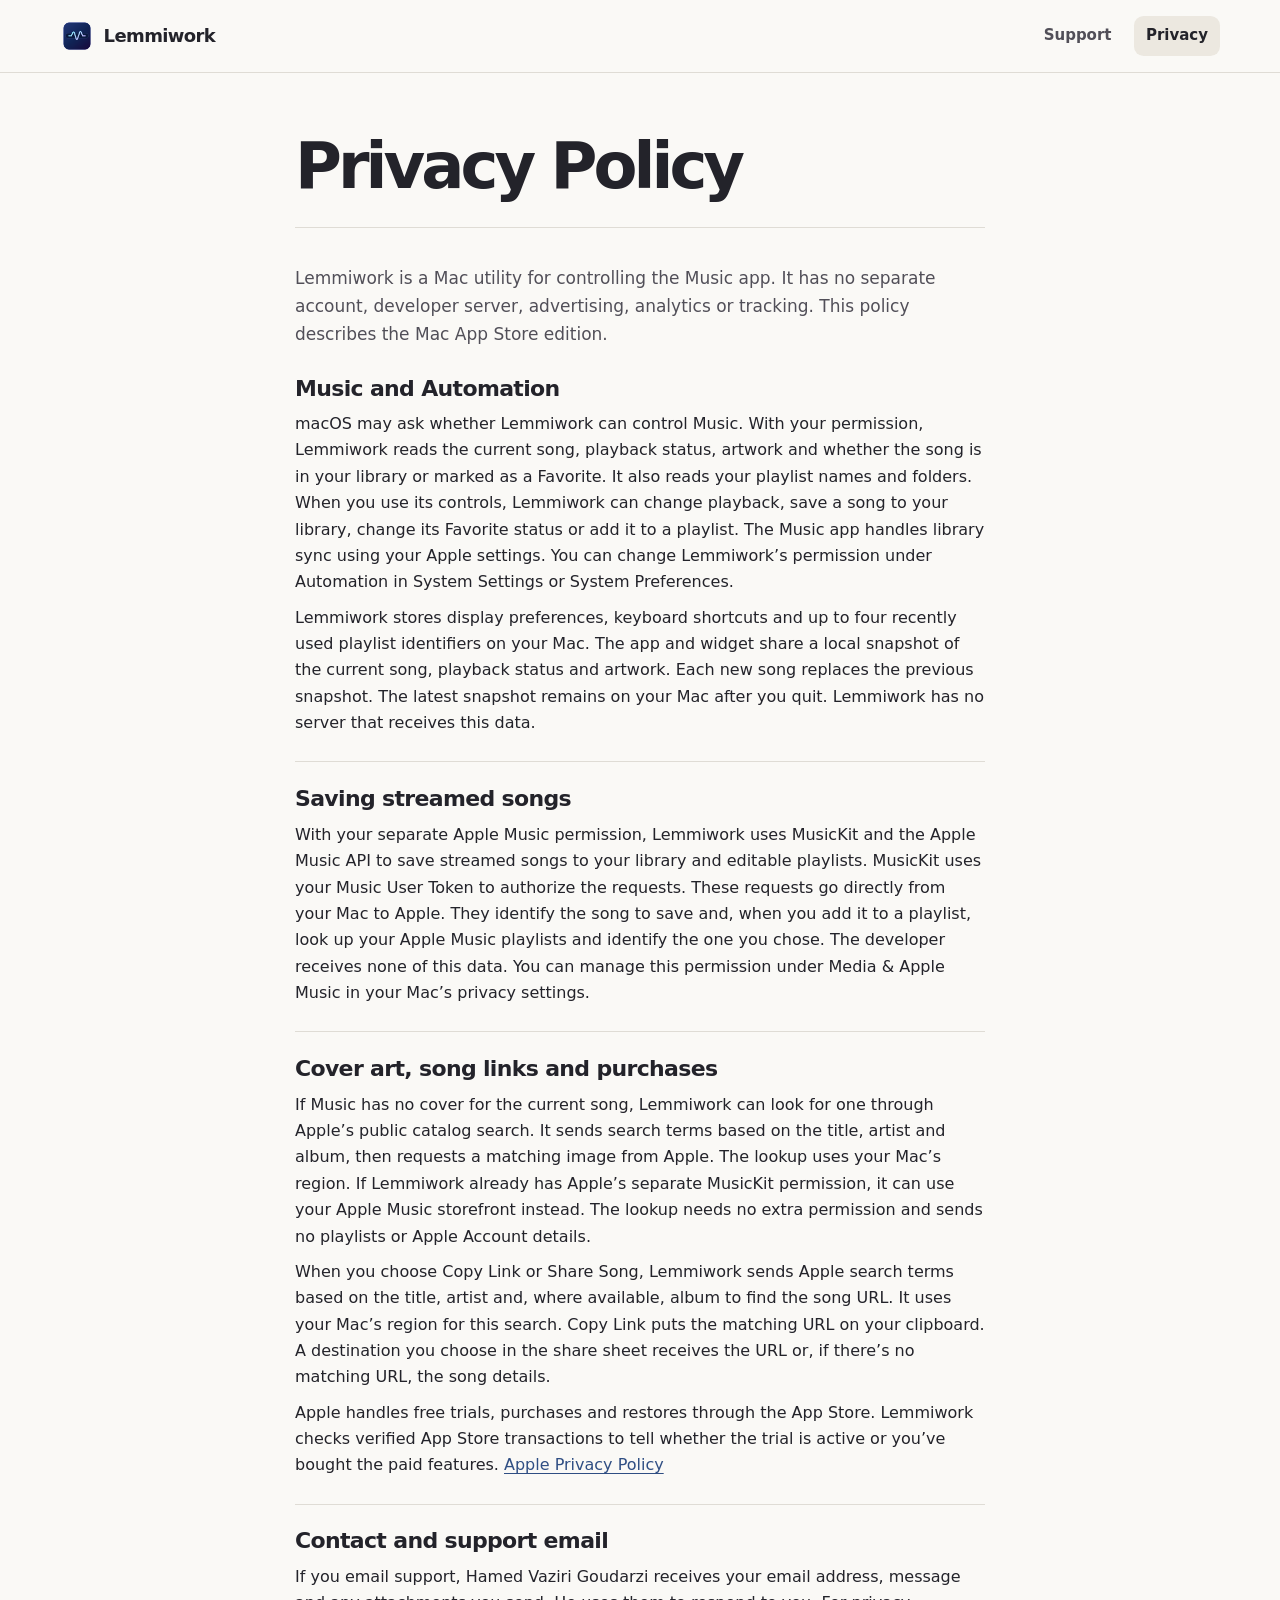
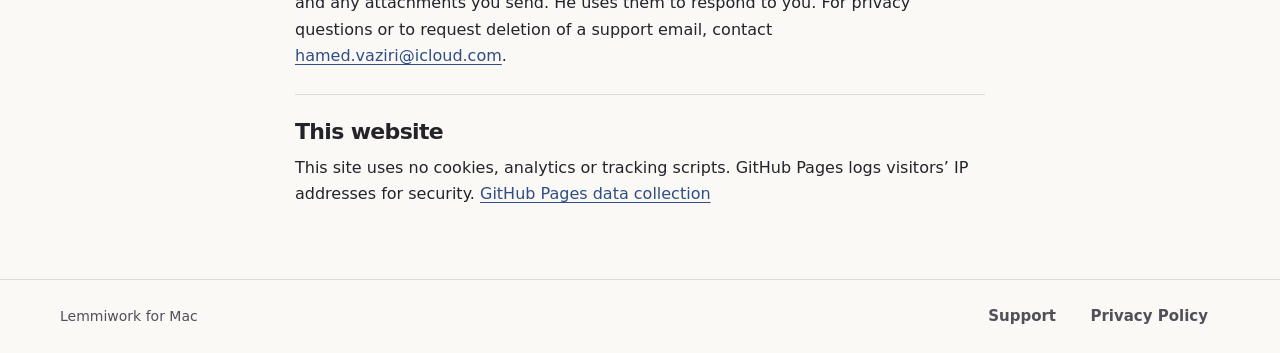
==== privacy.html @ 5f2c48f1 "Publish Lemmiwork support and privacy" ====
<!doctype html>
<html lang="en">
<head>
  <meta charset="utf-8">
  <meta name="viewport" content="width=device-width, initial-scale=1">
  <meta name="description" content="How Lemmiwork handles your information.">
  <title>Privacy Policy — Lemmiwork</title>
  <link rel="icon" href="images/lemmiwork-icon.png" type="image/png">
  <link rel="stylesheet" href="style.css">
</head>
<body>
  <a class="skip-link" href="#main">Skip to content</a>
  <header class="site-header">
    <div class="shell header-inner">
      <a class="brand" href="index.html">
        <img src="images/lemmiwork-icon.png" width="34" height="34" alt="">
        Lemmiwork
      </a>
      <nav class="site-nav" aria-label="Main">
        <a href="support.html">Support</a>
        <a href="privacy.html" aria-current="page">Privacy</a>
      </nav>
    </div>
  </header>

  <main id="main" tabindex="-1" class="shell document document-privacy">
    <div class="document-heading">
      <h1>Privacy Policy</h1>
    </div>
    <div class="prose">
      <p class="policy-intro">Lemmiwork is a Mac utility for controlling the Music app. It has no separate account, developer server, advertising, analytics or tracking. This policy describes the Mac App Store edition.</p>

      <section>
        <h2>Music and Automation</h2>
        <p>macOS may ask whether Lemmiwork can control Music. With your permission, Lemmiwork reads the current song, playback status, artwork and whether the song is in your library or marked as a Favorite. It also reads your playlist names and folders. When you use its controls, Lemmiwork can change playback, save a song to your library, change its Favorite status or add it to a playlist. The Music app handles library sync using your Apple settings. You can change Lemmiwork’s permission under Automation in System Settings or System Preferences.</p>
        <p>Lemmiwork stores display preferences, keyboard shortcuts and up to four recently used playlist identifiers on your Mac. The app and widget share a local snapshot of the current song, playback status and artwork. Each new song replaces the previous snapshot. The latest snapshot remains on your Mac after you quit. Lemmiwork has no server that receives this data.</p>
      </section>

      <section>
        <h2>Saving streamed songs</h2>
        <p>With your separate Apple Music permission, Lemmiwork uses MusicKit and the Apple Music API to save streamed songs to your library and editable playlists. MusicKit uses your Music User Token to authorize the requests. These requests go directly from your Mac to Apple. They identify the song to save and, when you add it to a playlist, look up your Apple Music playlists and identify the one you chose. The developer receives none of this data. You can manage this permission under Media &amp; Apple Music in your Mac’s privacy settings.</p>
      </section>

      <section>
        <h2>Cover art, song links and purchases</h2>
        <p>If Music has no cover for the current song, Lemmiwork can look for one through Apple’s public catalog search. It sends search terms based on the title, artist and album, then requests a matching image from Apple. The lookup uses your Mac’s region. If Lemmiwork already has Apple’s separate MusicKit permission, it can use your Apple Music storefront instead. The lookup needs no extra permission and sends no playlists or Apple Account details.</p>
        <p>When you choose Copy Link or Share Song, Lemmiwork sends Apple search terms based on the title, artist and, where available, album to find the song URL. It uses your Mac’s region for this search. Copy Link puts the matching URL on your clipboard. A destination you choose in the share sheet receives the URL or, if there’s no matching URL, the song details.</p>
        <p>Apple handles free trials, purchases and restores through the App Store. Lemmiwork checks verified App Store transactions to tell whether the trial is active or you’ve bought the paid features. <a href="https://www.apple.com/legal/privacy/">Apple Privacy Policy</a></p>
      </section>

      <section>
        <h2>Contact and support email</h2>
        <p>If you email support, Hamed Vaziri Goudarzi receives your email address, message and any attachments you send. He uses them to respond to you. For privacy questions or to request deletion of a support email, contact <a href="mailto:hamed.vaziri@icloud.com">hamed.vaziri@icloud.com</a>.</p>
      </section>

      <section>
        <h2>This website</h2>
        <p>This site uses no cookies, analytics or tracking scripts. GitHub Pages logs visitors’ IP addresses for security. <a href="https://docs.github.com/en/pages/getting-started-with-github-pages/what-is-github-pages#data-collection">GitHub Pages data collection</a></p>
      </section>
    </div>
  </main>

  <footer class="site-footer">
    <div class="shell footer-inner">
      <span>Lemmiwork for Mac</span>
      <nav class="site-nav" aria-label="Footer">
        <a href="support.html">Support</a>
        <a href="privacy.html">Privacy Policy</a>
      </nav>
    </div>
  </footer>
</body>
</html>
---- style.css ----
:root {
  color-scheme: light dark;
  font-family: -apple-system, BlinkMacSystemFont, system-ui, sans-serif;
  font-size: 100%;
  --page: #faf9f6;
  --surface: #fffefa;
  --ink: #23232a;
  --muted: #514f58;
  --rule: #dfdcd5;
  --link: #2f4e83;
  --soft: #f1eee7;
  --current: #ece8e0;
  --floating: #eae1db;
  --menu: #e0e7ef;
  --widget: #ece3d6;
  --badge: #20212a;
  --badge-ink: #fffefa;
  --image-shadow: 0 18px 48px #28203025, 0 2px 8px #28203020;
}

@media (prefers-color-scheme: dark) {
  :root {
    --page: #171719;
    --surface: #1e1e22;
    --ink: #f3f0eb;
    --muted: #c1bdc6;
    --rule: #37353c;
    --link: #a9c6ff;
    --soft: #232328;
    --current: #302e35;
    --floating: #352833;
    --menu: #273344;
    --widget: #362c28;
    --badge: #f0eeeb;
    --badge-ink: #20212a;
    --image-shadow: 0 18px 48px #0006, 0 2px 8px #0005;
  }
}

*, *::before, *::after {
  box-sizing: border-box;
}

body {
  margin: 0;
  min-height: 100vh;
  display: flex;
  flex-direction: column;
  background: var(--page);
  color: var(--ink);
  line-height: 1.55;
  -webkit-text-size-adjust: 100%;
}

main {
  flex: 1;
}

a {
  color: var(--link);
  text-underline-offset: 0.18em;
}

a:focus-visible {
  outline: 2px solid var(--link);
  outline-offset: 4px;
}

img {
  display: block;
  max-width: 100%;
  height: auto;
}

h1, h2, p {
  margin: 0;
}

h1, h2 {
  line-height: 1.1;
}

[id] {
  scroll-margin-top: 1.5rem;
}

.shell {
  width: min(1160px, calc(100% - 64px));
  margin-inline: auto;
}

.skip-link {
  position: absolute;
  z-index: 1;
  top: 0.75rem;
  left: 0.75rem;
  padding: 0.6rem 0.85rem;
  background: var(--surface);
  transform: translateY(-175%);
}

.skip-link:focus {
  transform: translateY(0);
}

.site-header {
  border-bottom: 1px solid var(--rule);
}

.header-inner,
.footer-inner {
  display: flex;
  align-items: center;
  justify-content: space-between;
  gap: 1rem;
}

.header-inner {
  min-height: 72px;
}

.brand {
  display: inline-flex;
  align-items: center;
  gap: 0.6rem;
  color: var(--ink);
  font-size: 1.125rem;
  font-weight: 700;
  letter-spacing: -0.035em;
  text-decoration: none;
}

.brand img {
  flex: none;
}

.site-nav {
  display: flex;
  flex-wrap: wrap;
  align-items: center;
  gap: 0.35rem 0.65rem;
  font-size: 0.9375rem;
}

.site-nav a {
  border-radius: 0.6rem;
  padding: 0.55rem 0.75rem;
  color: var(--muted);
  font-weight: 550;
  text-decoration: none;
}

.site-nav a:hover,
.site-nav a[aria-current="page"] {
  background: var(--current);
  color: var(--ink);
}

.hero {
  display: grid;
  grid-template-columns: minmax(0, 0.82fr) minmax(0, 1.34fr);
  align-items: center;
  gap: clamp(2rem, 4.2vw, 4.5rem);
  padding-block: 4.5rem 3.75rem;
}

.hero h1,
.document-heading h1 {
  font-weight: 730;
  letter-spacing: -0.062em;
}

.hero h1 {
  font-size: clamp(3rem, 4.55vw, 4rem);
  line-height: 0.99;
}

.hero p {
  max-width: 36ch;
  margin-top: 1.35rem;
  color: var(--muted);
  font-size: clamp(1.0625rem, 1.5vw, 1.25rem);
  line-height: 1.5;
}

.hero-image {
  width: 100%;
  border: 1px solid var(--rule);
  border-radius: 1.25rem;
  box-shadow: var(--image-shadow);
}

.store-badge {
  display: inline-flex;
  flex-direction: column;
  align-items: center;
  margin-top: 1.6rem;
  border: 1px solid var(--badge);
  border-radius: 0.7rem;
  padding: 0.53rem 0.95rem 0.62rem;
  background: var(--badge);
  color: var(--badge-ink);
  font-size: 1.125rem;
  font-weight: 660;
  letter-spacing: -0.025em;
  line-height: 1.1;
  text-decoration: none;
}

.store-badge small {
  margin-bottom: 0.16rem;
  font-size: 0.6875rem;
  font-weight: 500;
  letter-spacing: 0.01em;
}

.store-badge:hover {
  filter: brightness(0.89);
}

.features {
  display: grid;
  grid-template-columns: repeat(3, minmax(0, 1fr));
  gap: 1rem;
}

.feature {
  overflow: hidden;
  border: 1px solid var(--rule);
  border-radius: 1.15rem;
  background: var(--surface);
}

.feature-image {
  display: grid;
  place-items: center;
  min-height: 9.25rem;
  padding: 1rem;
}

.floating-preview {
  background: var(--floating);
}

.floating-preview img {
  width: min(90%, 285px);
  filter: drop-shadow(0 9px 13px #25172c50);
}

.menu-preview {
  background: var(--menu);
}

.menu-preview img {
  width: min(90%, 267px);
  border-radius: 0.55rem;
  box-shadow: 0 8px 16px #13203235;
}

.widget-preview {
  background: var(--widget);
}

.widget-preview img {
  width: min(88%, 226px);
  filter: drop-shadow(0 9px 15px #251a2450);
}

.feature-copy {
  padding: 1.2rem 1.3rem 1.35rem;
}

.feature-copy h2 {
  font-size: 1.1875rem;
  letter-spacing: -0.025em;
}

.feature-copy p {
  margin-top: 0.55rem;
  color: var(--muted);
  font-size: 0.975rem;
}

.purchase {
  display: flex;
  align-items: baseline;
  justify-content: space-between;
  gap: 0.7rem 2rem;
  margin-block: 2rem 4rem;
  border: 1px solid var(--rule);
  border-radius: 1rem;
  padding: 1.35rem 1.5rem;
  background: var(--soft);
}

.purchase h2 {
  flex-shrink: 0;
  font-size: 1.1875rem;
  letter-spacing: -0.025em;
}

.purchase p {
  color: var(--muted);
}

.site-footer {
  border-top: 1px solid var(--rule);
}

.footer-inner {
  min-height: 73px;
  padding-block: 0.5rem;
  color: var(--muted);
  font-size: 0.875rem;
}

.document {
  padding-block: 3.6rem 4.5rem;
  overflow-wrap: anywhere;
}

.document-support {
  max-width: 990px;
}

.document-privacy {
  max-width: 690px;
}

.document-heading {
  margin-bottom: 2.2rem;
  border-bottom: 1px solid var(--rule);
  padding-bottom: 1.65rem;
}

.document-heading h1 {
  font-size: clamp(2.85rem, 5vw, 4rem);
}

.document-heading p {
  margin-top: 0.7rem;
  color: var(--muted);
  font-size: 1.125rem;
}

.support-layout {
  display: grid;
  grid-template-columns: minmax(0, 13rem) minmax(0, 43rem);
  align-items: start;
  gap: clamp(1.6rem, 4vw, 4.5rem);
}

.toc {
  position: sticky;
  top: 1.5rem;
  border: 1px solid var(--rule);
  border-radius: 0.9rem;
  padding: 0.9rem 1rem;
  background: var(--soft);
}

.toc h2 {
  margin-bottom: 0.55rem;
  font-size: 1rem;
}

.toc ul {
  display: grid;
  gap: 0.2rem;
  margin: 0;
  padding: 0;
  list-style: none;
}

.toc a {
  display: block;
  padding: 0.32rem 0;
  font-size: 0.9rem;
  line-height: 1.4;
}

.prose {
  line-height: 1.65;
}

.prose section + section {
  margin-top: 1.55rem;
  border-top: 1px solid var(--rule);
  padding-top: 1.55rem;
}

.prose h2 {
  margin-bottom: 0.65rem;
  font-size: 1.375rem;
  letter-spacing: -0.03em;
}

.prose p + p,
.prose p + ul,
.prose p + ol,
.prose ul + p,
.prose ol + p {
  margin-top: 0.55rem;
}

.prose ul,
.prose ol {
  margin-block: 0;
  padding-inline-start: 1.4rem;
}

.prose li + li {
  margin-top: 0.28rem;
}

.policy-intro {
  margin-bottom: 1.8rem;
  color: var(--muted);
  font-size: 1.0625rem;
}

@media (max-width: 900px) {
  .hero {
    gap: 1.75rem;
  }
}

@media (max-width: 720px) {
  .shell {
    width: min(100% - 40px, 34rem);
  }

  .hero {
    grid-template-columns: 1fr;
    gap: 1.85rem;
    padding-block: 2.55rem 1.85rem;
  }

  .hero h1 {
    font-size: clamp(2.85rem, 10.5vw, 4rem);
  }

  .features,
  .support-layout {
    grid-template-columns: 1fr;
  }

  .feature-image {
    min-height: 8rem;
  }

  .purchase {
    flex-direction: column;
    margin-block: 1.5rem 2.75rem;
  }

  .document {
    padding-block: 2.35rem 3rem;
  }

  .document-heading {
    margin-bottom: 1.3rem;
    padding-bottom: 1.15rem;
  }

  .toc {
    position: static;
  }

  .toc ul {
    grid-template-columns: repeat(2, minmax(0, 1fr));
    column-gap: 0.8rem;
  }
}

@media (max-width: 420px) {
  .header-inner {
    min-height: 62px;
  }

  .site-nav {
    gap: 0.1rem;
  }

  .site-nav a {
    padding-inline: 0.48rem;
  }
}
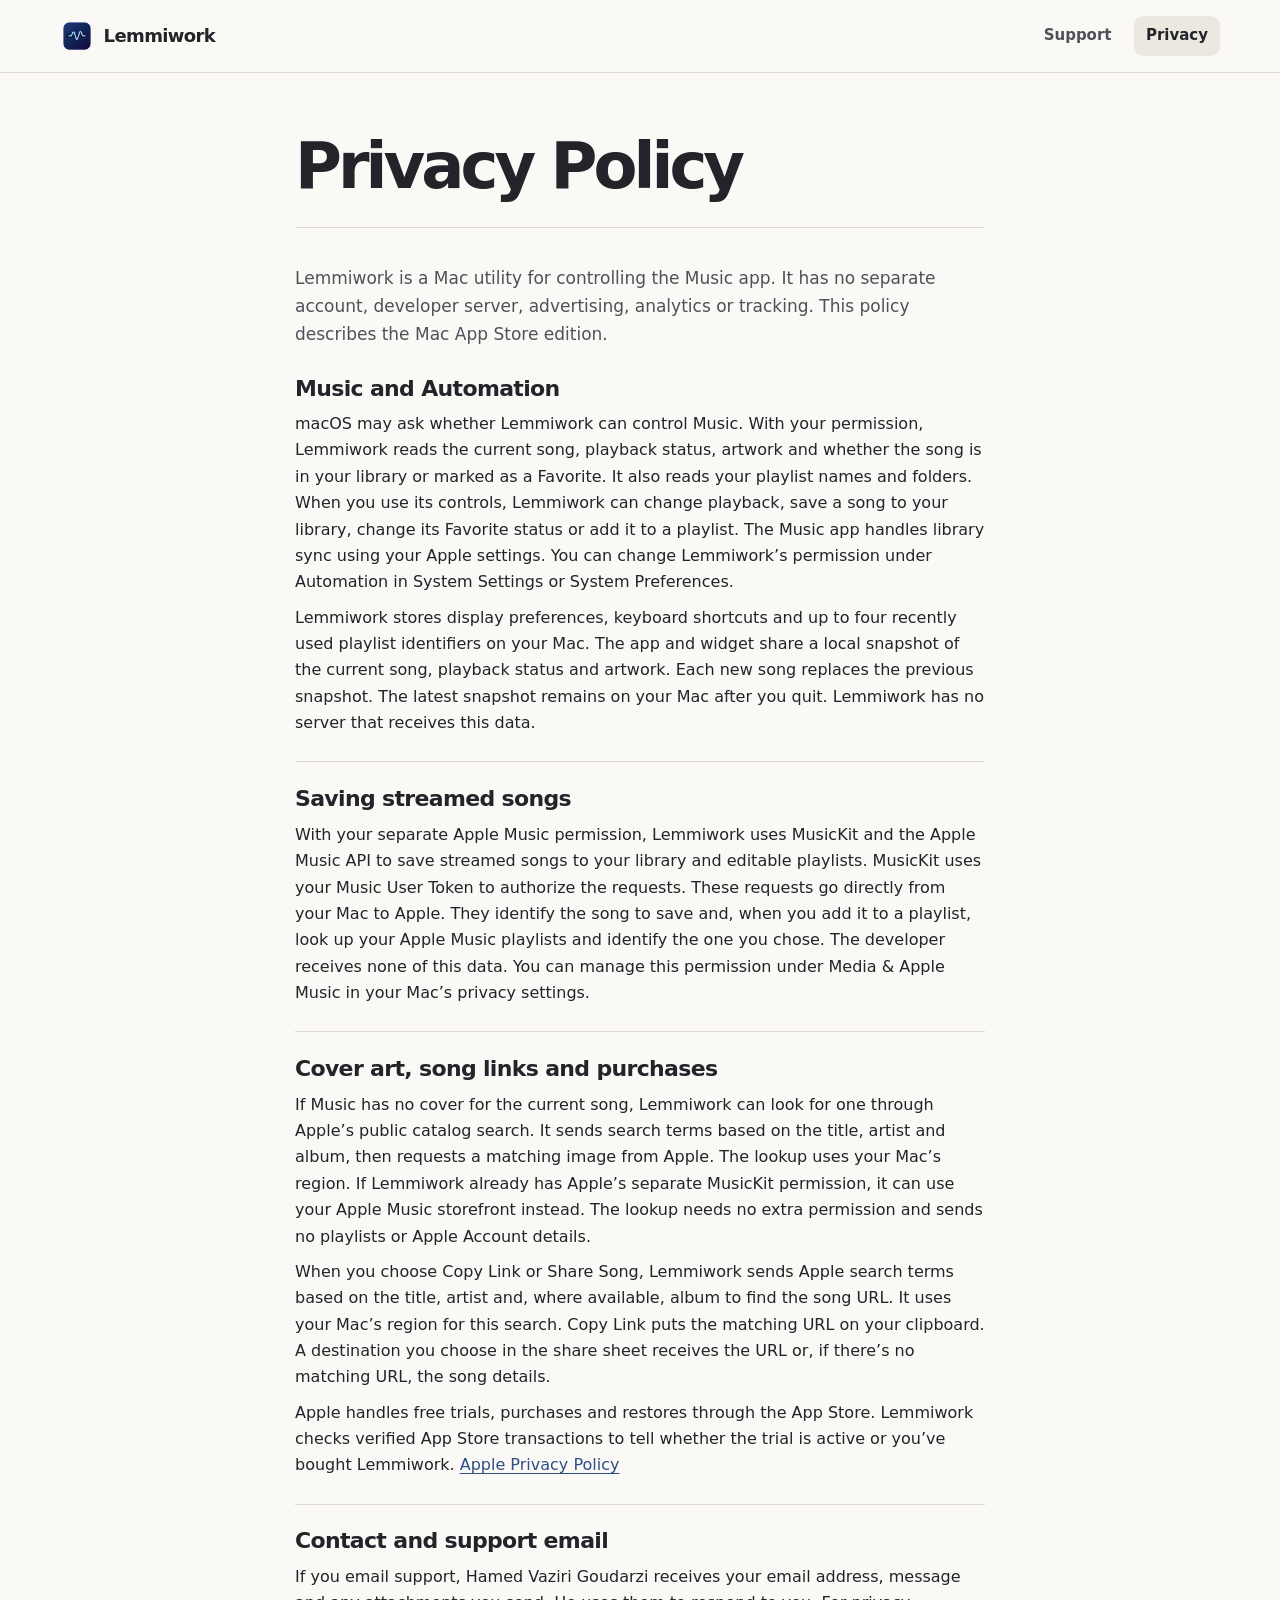
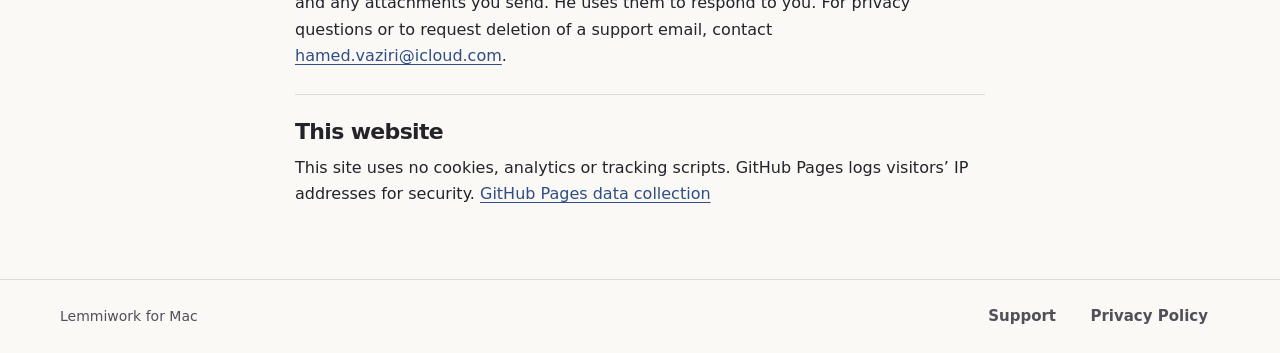
==== commit 754441e8: "Describe Lemmiwork’s full-app trial and purchase" ====
--- a/privacy.html
+++ b/privacy.html
@@ -45,7 +45,7 @@
         <h2>Cover art, song links and purchases</h2>
         <p>If Music has no cover for the current song, Lemmiwork can look for one through Apple’s public catalog search. It sends search terms based on the title, artist and album, then requests a matching image from Apple. The lookup uses your Mac’s region. If Lemmiwork already has Apple’s separate MusicKit permission, it can use your Apple Music storefront instead. The lookup needs no extra permission and sends no playlists or Apple Account details.</p>
         <p>When you choose Copy Link or Share Song, Lemmiwork sends Apple search terms based on the title, artist and, where available, album to find the song URL. It uses your Mac’s region for this search. Copy Link puts the matching URL on your clipboard. A destination you choose in the share sheet receives the URL or, if there’s no matching URL, the song details.</p>
-        <p>Apple handles free trials, purchases and restores through the App Store. Lemmiwork checks verified App Store transactions to tell whether the trial is active or you’ve bought the paid features. <a href="https://www.apple.com/legal/privacy/">Apple Privacy Policy</a></p>
+        <p>Apple handles free trials, purchases and restores through the App Store. Lemmiwork checks verified App Store transactions to tell whether the trial is active or you’ve bought Lemmiwork. <a href="https://www.apple.com/legal/privacy/">Apple Privacy Policy</a></p>
       </section>
 
       <section>
